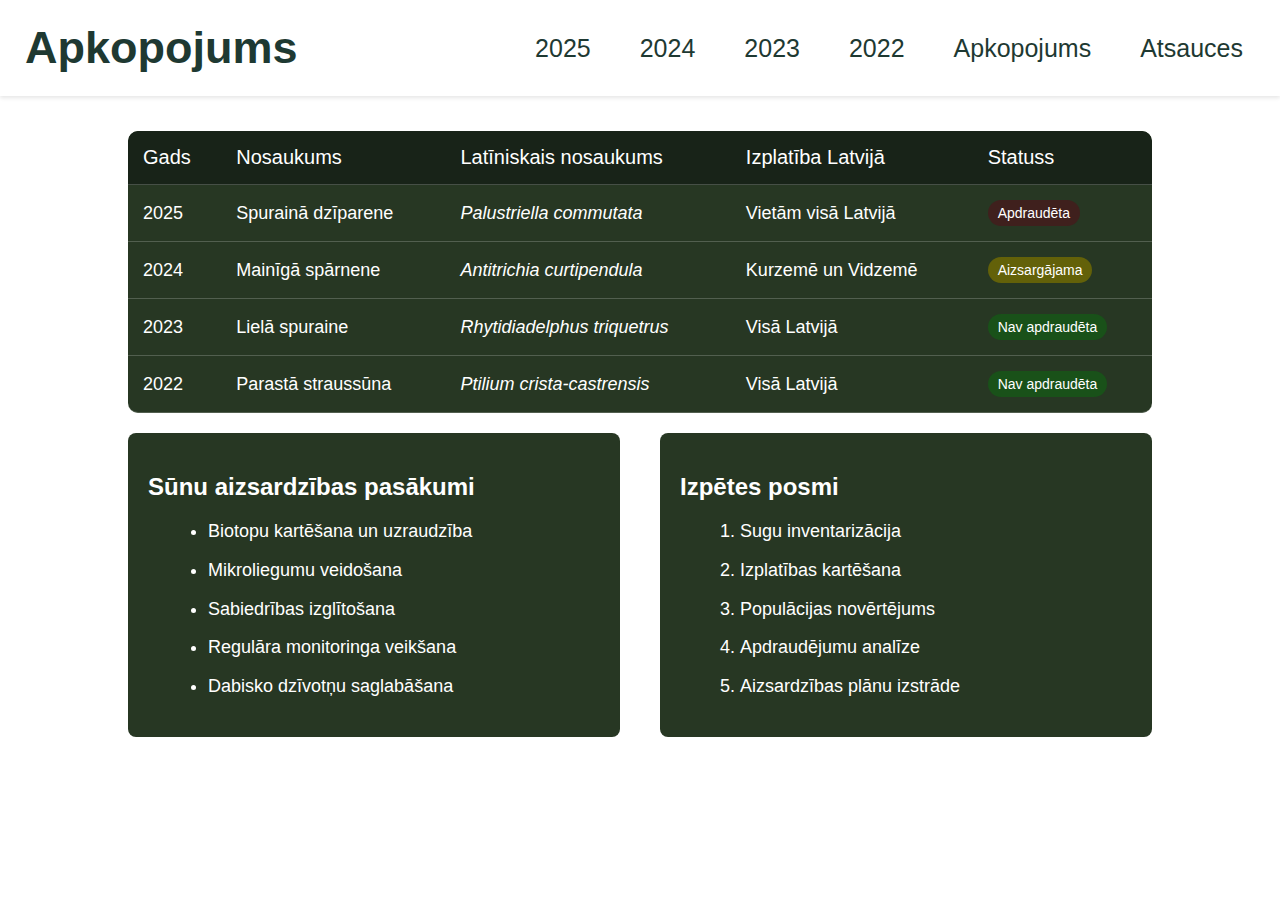
==== tabula.html @ 4fb675ca "Add files via upload" ====
<!DOCTYPE html>
<html lang="lv">
<head>
    <title>Sūnu tabula</title>
    <link rel="stylesheet" href="style.css">
    <style>
        .table-container {
            width: 80%;
            margin: 20px auto;
            background-color: rgb(39, 55, 35);
            color: white;
            border-radius: 10px;
        }

        table {
            width: 100%;
            border-collapse: separate;
            border-spacing: 0;
            margin-top: 10px;
            overflow: hidden;
            border-radius: 10px;
        }

        th:first-child {
            border-top-left-radius: 10px;
        }

        th:last-child {
            border-top-right-radius: 10px;
        }

        tr:last-child td:first-child {
            border-bottom-left-radius: 10px;
        }

        tr:last-child td:last-child {
            border-bottom-right-radius: 10px;
        }

        th, td {
            padding: 15px;
            text-align: left;
            border-bottom: 1px solid rgba(255, 255, 255, 0.2);
        }

        th {
            background-color: rgb(24, 35, 24);
            font-size: 20px;
            font-weight: normal;
        }

        td {
            font-size: 18px;
        }

        .status {
            padding: 5px 10px;
            border-radius: 15px;
            font-size: 14px;
            display: inline-block;
        }

        .endangered {
            background-color: rgb(63, 32, 29);
        }

        .protected {
            background-color: rgb(99, 97, 9);
        }

        .safe {
            background-color: rgb(25, 81, 25);
        }

        .italic {
            font-style: italic;
        }

        .lists-container {
            width: 80%;
            margin: 20px auto;
            display: flex;
            gap: 40px;
        }

        .list-section {
            flex: 1;
            background-color: rgb(39, 55, 35);
            padding: 20px;
            border-radius: 8px;
            color: white;
        }

        .list-section h2 {
            color: white;
            margin-bottom: 15px;
            font-size: 24px;
        }

        .list-section ul, 
        .list-section ol {
            margin-left: 20px;
            line-height: 1.6;
        }

        .list-section li {
            margin-bottom: 10px;
            font-size: 18px;
        }
    </style>
</head>
<body>
    <div class="top-bar">
        <h1>Apkopojums</h1>
        <nav>
            <a href="/sunas/index.html">2025</a>
            <a href="/sunas/2024sunas.html">2024</a> 
            <a href="/sunas/sunas2023.html">2023</a>
            <a href="/sunas/sunas2022.html">2022</a>
            <a href="/sunas/tabula.html">Apkopojums</a>
            <a href="/sunas/atsauces.html">Atsauces</a>
        </nav>
    </div>
    <div class="table-container">
        <table>
            <thead>
                <tr>
                    <th>Gads</th>
                    <th>Nosaukums</th>
                    <th>Latīniskais nosaukums</th>
                    <th>Izplatība Latvijā</th>
                    <th>Statuss</th>
                </tr>
            </thead>
            <tbody>
                <tr>
                    <td>2025</td>
                    <td>Spurainā dzīparene</td>
                    <td class="italic">Palustriella commutata</td>
                    <td>Vietām visā Latvijā</td>
                    <td><span class="status endangered">Apdraudēta</span></td>
                </tr>
                <tr>
                    <td>2024</td>
                    <td>Mainīgā spārnene</td>
                    <td class="italic">Antitrichia curtipendula</td>
                    <td>Kurzemē un Vidzemē</td>
                    <td><span class="status protected">Aizsargājama</span></td>
                </tr>
                <tr>
                    <td>2023</td>
                    <td>Lielā spuraine</td>
                    <td class="italic">Rhytidiadelphus triquetrus</td>
                    <td>Visā Latvijā</td>
                    <td><span class="status safe">Nav apdraudēta</span></td>
                </tr>
                <tr>
                    <td>2022</td>
                    <td>Parastā straussūna</td>
                    <td class="italic">Ptilium crista-castrensis</td>
                    <td>Visā Latvijā</td>
                    <td><span class="status safe">Nav apdraudēta</span></td>
                </tr>
               
                </tr>
            </tbody>
         
                        </ul>
                    </td>
                </tr>
            </tfoot>
        </table>
    </div>
    <div class="lists-container">
        <div class="list-section">
            <h2>Sūnu aizsardzības pasākumi</h2>
            <ul>
                <li>Biotopu kartēšana un uzraudzība</li>
                <li>Mikroliegumu veidošana</li>
                <li>Sabiedrības izglītošana</li>
                <li>Regulāra monitoringa veikšana</li>
                <li>Dabisko dzīvotņu saglabāšana</li>
            </ul>
        </div>
        <div class="list-section">
            <h2>Izpētes posmi</h2>
            <ol>
                <li>Sugu inventarizācija</li>
                <li>Izplatības kartēšana</li>
                <li>Populācijas novērtējums</li>
                <li>Apdraudējumu analīze</li>
                <li>Aizsardzības plānu izstrāde</li>
            </ol>
        </div>
    </div>
</body>
</html>
---- style.css ----
html, body {
    margin: 0;
    padding: 0;
    height: 100%;
    width: 100%;
    background-color: #ffff; /* Light background color */
    font-family: "Sofia Sans", sans-serif;
    font-optical-sizing: auto;
    font-weight: 400;
    font-style: normal;
}
.top-bar {
    display: flex;
    justify-content: space-between;
    align-items: center;
    background-color: white;
    color: #1e3932;
    padding: 22px 25px;
    box-shadow: 0 2px 4px rgba(0, 0, 0, 0.1);
    margin-bottom: 35px;
}
.top-bar h1 {
    margin: 0;
    font-size: 45px;
    font-family: "Sofia Sans", sans-serif;
}
nav {
    display: flex;
    gap: 25px;  /* Consistent spacing between nav items */
}
nav a {
    color: #1e3932;
    text-decoration: none;
  
    font-size: 25px;  /* Consistent font size */
    padding: 8px 12px;  /* Consistent padding */
    transition: color 0.3s;
    font-family: "Sofia Sans", sans-serif;
}
nav a:hover {
    color: white; /* Starbucks dark green */
    background-color: #1e3932;
    border-radius: 5px;
}
.content {
    display: flex;
    flex-direction: column;
    gap: 20px; /* Add space between paragraphs */
}
.paragraph {
    display: flex;
    align-items: center;
    justify-content: center;
    color: rgb(255 , 255, 255);
    background-color: rgb(39 , 55, 35);
}
.paragraph:nth-child(odd) {
    flex-direction: row;
}
.paragraph:nth-child(even) {
    flex-direction: row-reverse;
}
.paragraph img {
    flex: 1;
    width: 50%;
    height: auto;
}
.paragraph p {
    flex: 1;
    max-width: 50%;
    padding: 0 20px;
    font-size: 22px;
    text-align: center;
}

#cita {
    background-color: rgb(76 , 54, 38);
}

.paragraph .button {
    display: block;
    margin: 20px auto 0;
    padding: 10px 20px;
    background-color: rgb(39 , 55, 35)2; /* Starbucks dark green */
    color: white;
    width: fit-content;
    text-align: center;
    text-decoration: none;
    border-radius: 30px;
    border: white 1px solid;
    transition: background-color 0.3s;
}
.paragraph .button:hover {
    background-color: #145a32; /* Darker green for hover effect */
}
#cita {
    background-color: rgb(76 , 54, 38);
}
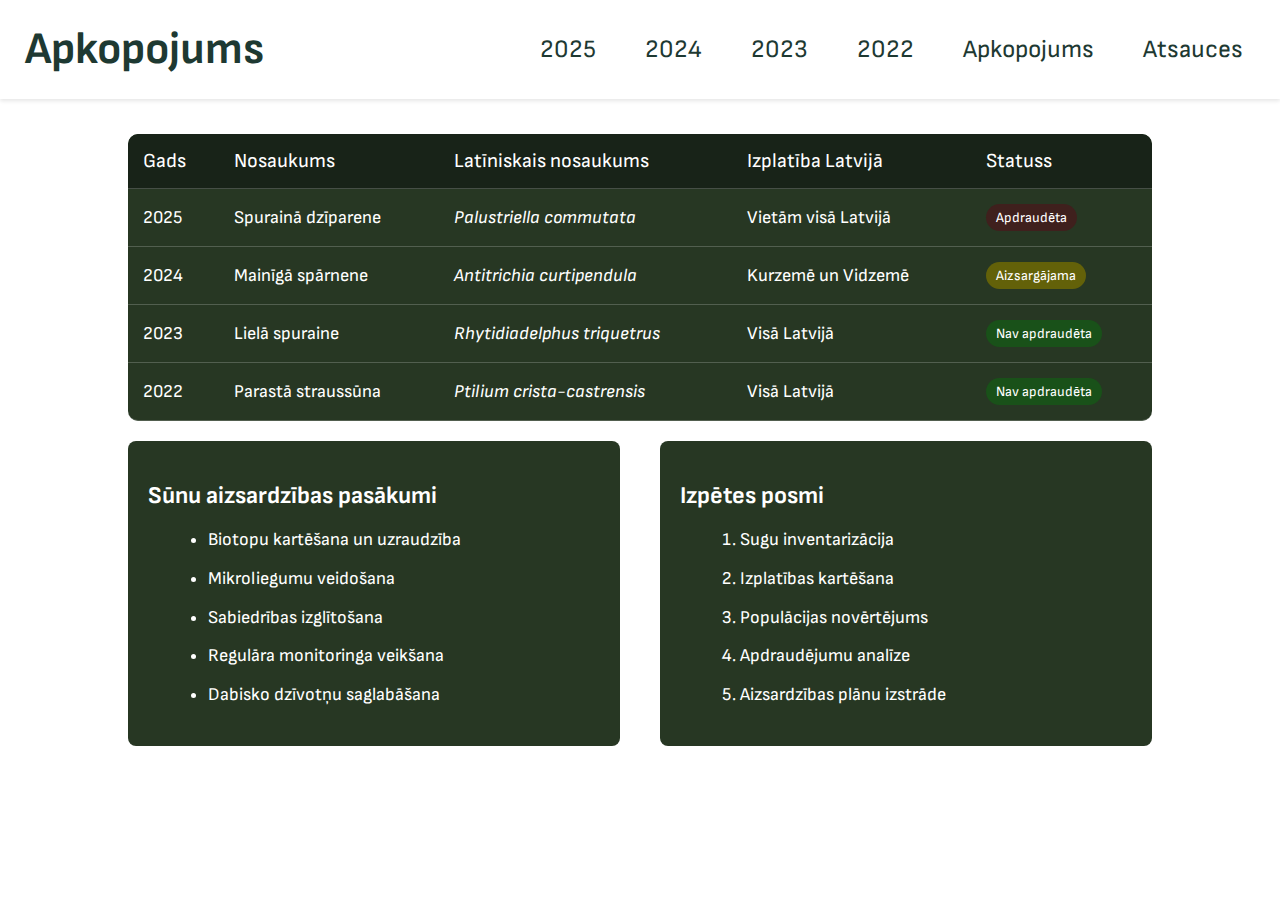
==== commit 52090584: "Update tabula.html" ====
--- a/tabula.html
+++ b/tabula.html
@@ -2,6 +2,9 @@
 <html lang="lv">
 <head>
     <title>Sūnu tabula</title>
+    <link rel="preconnect" href="https://fonts.googleapis.com">
+    <link rel="preconnect" href="https://fonts.gstatic.com" crossorigin>
+    <link href="https://fonts.googleapis.com/css2?family=Sofia+Sans:ital,wght@0,1..1000;1,1..1000&display=swap" rel="stylesheet">
     <link rel="stylesheet" href="style.css">
     <style>
         .table-container {
@@ -194,4 +197,4 @@
         </div>
     </div>
 </body>
-</html>+</html>
